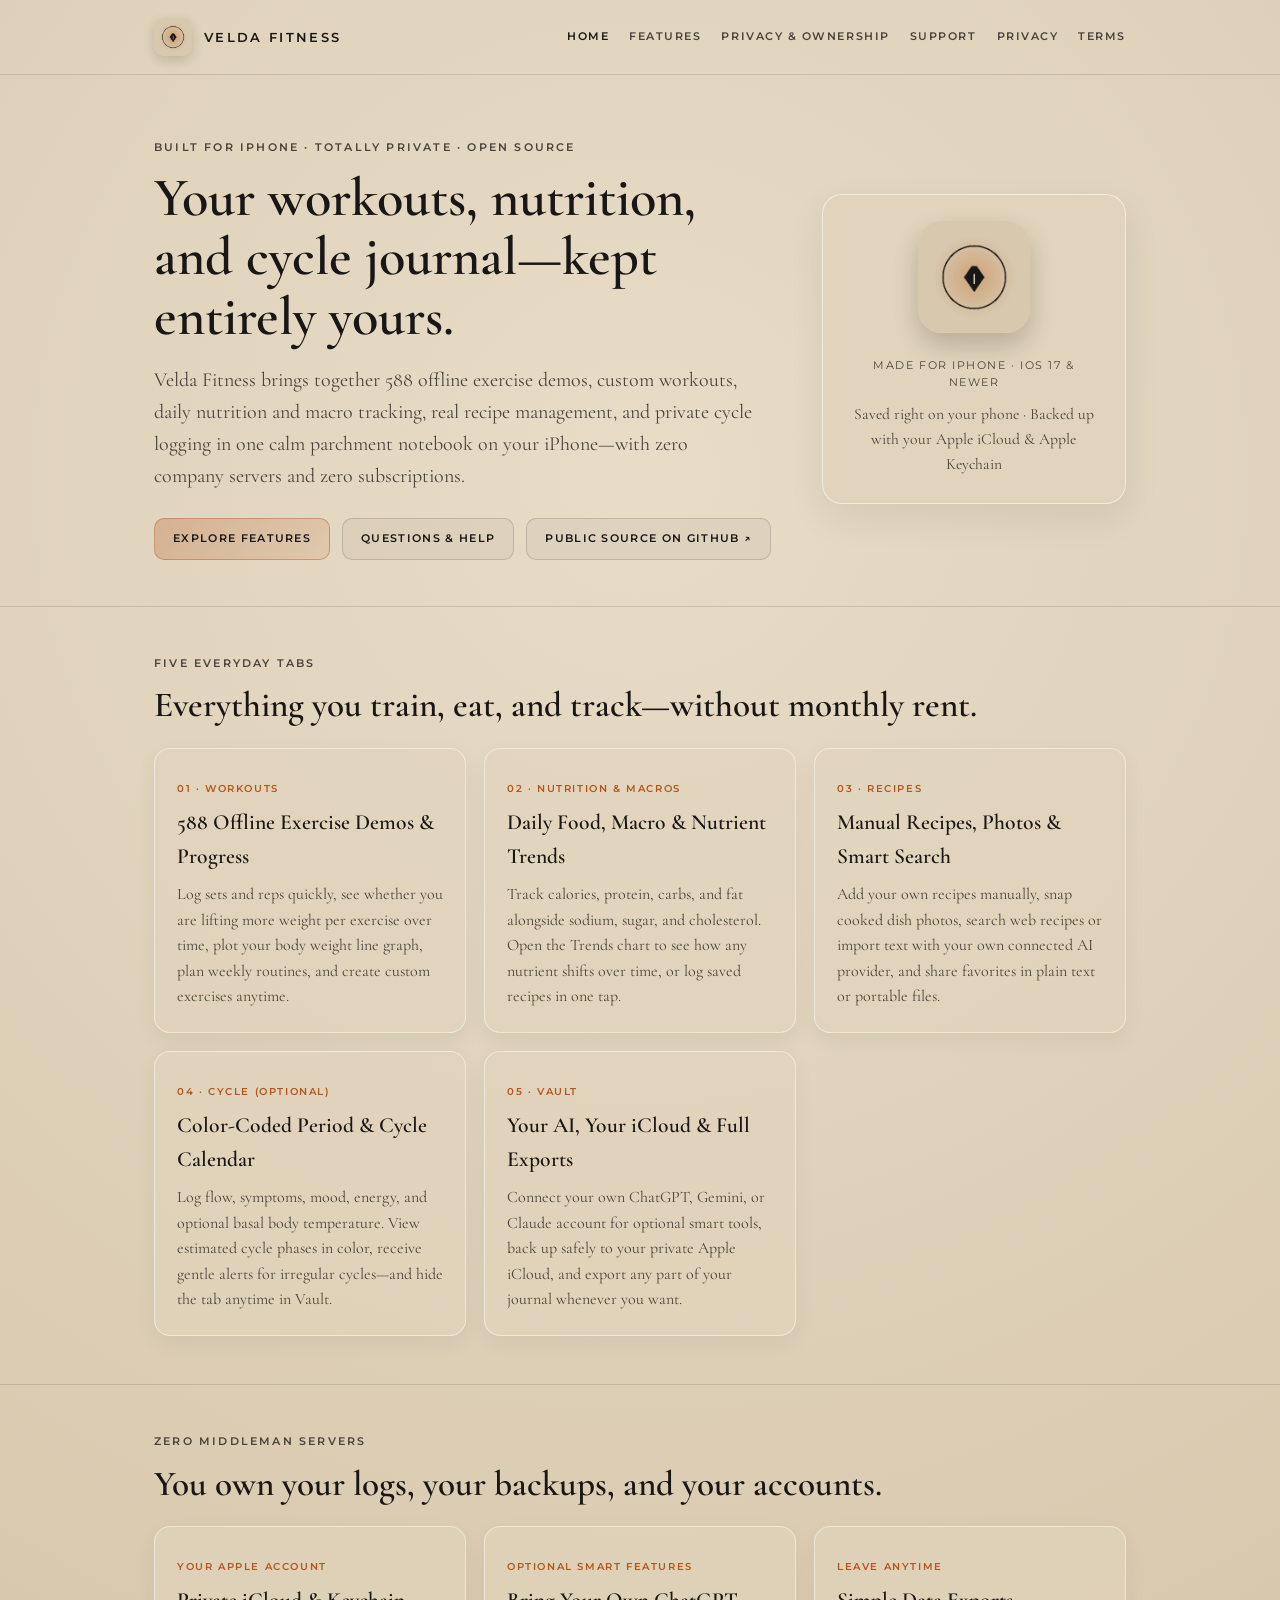
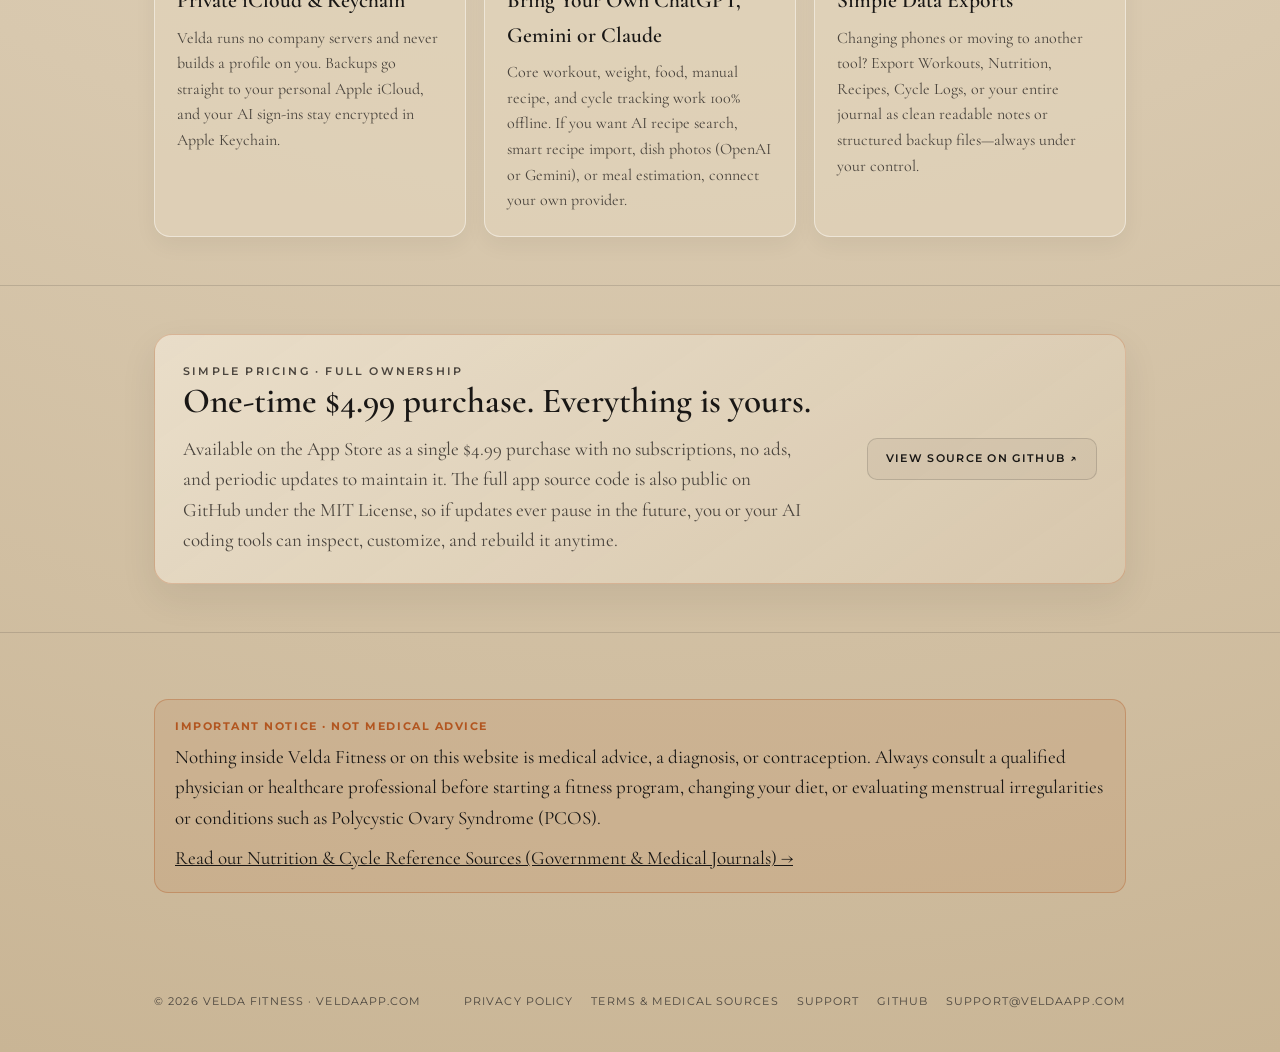
==== website/index.html @ bbc048be "Initial public release of Velda Fitness (v1.0 build 3)" ====
<!DOCTYPE html>
<html lang="en">
<head>
  <meta charset="UTF-8" />
  <meta name="viewport" content="width=device-width, initial-scale=1.0" />
  <title>Velda Fitness — Your Private Fitness, Nutrition &amp; Cycle Journal</title>
  <meta name="description" content="Velda Fitness keeps your workouts, nutrition, saved recipes, and cycle tracking safely on your iPhone and your own Apple iCloud—no subscriptions and your choice of AI assistant." />
  <link rel="icon" type="image/png" href="assets/velda-icon.png" />
  <link rel="preconnect" href="https://fonts.googleapis.com" />
  <link rel="preconnect" href="https://fonts.gstatic.com" crossorigin />
  <link href="https://fonts.googleapis.com/css2?family=Cormorant+Garamond:ital,wght@0,500;0,600;0,700;1,500&family=Montserrat:wght@500;600&display=swap" rel="stylesheet" />
  <link rel="stylesheet" href="styles.css" />
</head>
<body>
  <header class="site-header">
    <div class="container nav-inner">
      <a class="brand" href="index.html">
        <img src="assets/velda-icon.png" alt="Velda Fitness icon" />
        <span class="brand-name">Velda Fitness</span>
      </a>
      <nav class="nav-links" aria-label="Main navigation">
        <a class="active" href="index.html">Home</a>
        <a href="#pillars">Features</a>
        <a href="#ownership">Privacy &amp; Ownership</a>
        <a href="support.html">Support</a>
        <a href="privacy.html">Privacy</a>
        <a href="terms.html">Terms</a>
      </nav>
    </div>
  </header>

  <main>
    <section class="hero">
      <div class="container hero-grid">
        <div>
          <p class="eyebrow">Built for iPhone · Totally Private · Open Source</p>
          <h1>Your workouts, nutrition, and cycle journal—kept entirely yours.</h1>
          <p class="lead">
            Velda Fitness brings together 588 offline exercise demos, custom workouts, daily nutrition and macro tracking,
            real recipe management, and private cycle logging in one calm parchment notebook on your iPhone—with zero
            company servers and zero subscriptions.
          </p>
          <div class="hero-actions">
            <a class="btn btn-primary" href="#pillars">Explore Features</a>
            <a class="btn btn-ghost" href="support.html">Questions &amp; Help</a>
            <a class="btn btn-ghost" href="https://github.com/Kest0216/velda-fitness" target="_blank" rel="noopener noreferrer">Public Source on GitHub ↗</a>
          </div>
        </div>
        <aside class="hero-seal">
          <img src="assets/velda-icon.png" alt="Velda Fitness app icon" />
          <p class="seal-caption">Made for iPhone · iOS 17 &amp; Newer</p>
          <p style="margin: 10px 0 0; color: var(--ink-secondary); font-size: 0.98rem;">
            Saved right on your phone · Backed up with your Apple iCloud &amp; Apple Keychain
          </p>
        </aside>
      </div>
    </section>

    <section id="pillars" class="section">
      <div class="container">
        <p class="eyebrow">Five Everyday Tabs</p>
        <h2>Everything you train, eat, and track—without monthly rent.</h2>
        <div class="cards-grid">
          <article class="card">
            <span class="card-tag">01 · Workouts</span>
            <h3>588 Offline Exercise Demos &amp; Progress</h3>
            <p>
              Log sets and reps quickly, see whether you are lifting more weight per exercise over time, plot your body
              weight line graph, plan weekly routines, and create custom exercises anytime.
            </p>
          </article>
          <article class="card">
            <span class="card-tag">02 · Nutrition &amp; Macros</span>
            <h3>Daily Food, Macro &amp; Nutrient Trends</h3>
            <p>
              Track calories, protein, carbs, and fat alongside sodium, sugar, and cholesterol. Open the Trends chart
              to see how any nutrient shifts over time, or log saved recipes in one tap.
            </p>
          </article>
          <article class="card">
            <span class="card-tag">03 · Recipes</span>
            <h3>Manual Recipes, Photos &amp; Smart Search</h3>
            <p>
              Add your own recipes manually, snap cooked dish photos, search web recipes or import text with your own
              connected AI provider, and share favorites in plain text or portable files.
            </p>
          </article>
          <article class="card">
            <span class="card-tag">04 · Cycle (Optional)</span>
            <h3>Color-Coded Period &amp; Cycle Calendar</h3>
            <p>
              Log flow, symptoms, mood, energy, and optional basal body temperature. View estimated cycle phases in
              color, receive gentle alerts for irregular cycles—and hide the tab anytime in Vault.
            </p>
          </article>
          <article class="card">
            <span class="card-tag">05 · Vault</span>
            <h3>Your AI, Your iCloud &amp; Full Exports</h3>
            <p>
              Connect your own ChatGPT, Gemini, or Claude account for optional smart tools, back up safely to your
              private Apple iCloud, and export any part of your journal whenever you want.
            </p>
          </article>
        </div>
      </div>
    </section>

    <section id="ownership" class="section">
      <div class="container">
        <p class="eyebrow">Zero Middleman Servers</p>
        <h2>You own your logs, your backups, and your accounts.</h2>
        <div class="cards-grid">
          <article class="card">
            <span class="card-tag">Your Apple Account</span>
            <h3>Private iCloud &amp; Keychain</h3>
            <p>
              Velda runs no company servers and never builds a profile on you. Backups go straight to your personal
              Apple iCloud, and your AI sign-ins stay encrypted in Apple Keychain.
            </p>
          </article>
          <article class="card">
            <span class="card-tag">Optional Smart Features</span>
            <h3>Bring Your Own ChatGPT, Gemini or Claude</h3>
            <p>
              Core workout, weight, food, manual recipe, and cycle tracking work 100% offline. If you want AI recipe
              search, smart recipe import, dish photos (OpenAI or Gemini), or meal estimation, connect your own provider.
            </p>
          </article>
          <article class="card">
            <span class="card-tag">Leave Anytime</span>
            <h3>Simple Data Exports</h3>
            <p>
              Changing phones or moving to another tool? Export Workouts, Nutrition, Recipes, Cycle Logs, or your entire
              journal as clean readable notes or structured backup files—always under your control.
            </p>
          </article>
        </div>
      </div>
    </section>

    <section id="one-time-purchase" class="section">
      <div class="container">
        <div class="support-banner">
          <div>
            <p class="eyebrow">Simple Pricing · Full Ownership</p>
            <h2>One-time $4.99 purchase. Everything is yours.</h2>
            <p>
              Available on the App Store as a single $4.99 purchase with no subscriptions, no ads, and periodic updates
              to maintain it. The full app source code is also public on GitHub under the MIT License, so if updates
              ever pause in the future, you or your AI coding tools can inspect, customize, and rebuild it anytime.
            </p>
          </div>
          <a class="btn btn-ghost" href="https://github.com/Kest0216/velda-fitness" target="_blank" rel="noopener noreferrer">
            View Source on GitHub ↗
          </a>
        </div>
      </div>
    </section>

    <section class="section" style="border-bottom: none;">
      <div class="container">
        <div class="disclaimer-box">
          <strong>Important Notice · Not Medical Advice</strong>
          Nothing inside Velda Fitness or on this website is medical advice, a diagnosis, or contraception. Always
          consult a qualified physician or healthcare professional before starting a fitness program, changing your diet,
          or evaluating menstrual irregularities or conditions such as Polycystic Ovary Syndrome (PCOS).
          <div style="margin-top: 10px;">
            <a href="terms.html#health-sources">Read our Nutrition &amp; Cycle Reference Sources (Government &amp; Medical Journals) →</a>
          </div>
        </div>
      </div>
    </section>
  </main>

  <footer class="site-footer">
    <div class="container footer-inner">
      <span>© 2026 Velda Fitness · veldaapp.com</span>
      <div class="footer-links">
        <a href="privacy.html">Privacy Policy</a>
        <a href="terms.html">Terms &amp; Medical Sources</a>
        <a href="support.html">Support</a>
        <a href="https://github.com/Kest0216/velda-fitness" target="_blank" rel="noopener noreferrer">GitHub</a>
        <a href="mailto:support@veldaapp.com">support@veldaapp.com</a>
      </div>
    </div>
  </footer>
</body>
</html>
---- website/styles.css ----
:root {
  --parchment-base: #d8c8ae;
  --parchment-light: #e2d4bc;
  --parchment-card: #ebe0cc;
  --ink-primary: #191715;
  --ink-secondary: #4a443d;
  --warm-amber: #bf7030;
  --warm-terracotta: #b25620;
  --verified-sage: #367847;
  --rule-hairline: rgba(25, 23, 21, 0.14);
  --shadow-warm: 0 14px 36px rgba(25, 23, 21, 0.08);
  --font-serif: 'Cormorant Garamond', Baskerville, Georgia, serif;
  --font-sans: 'Montserrat', -apple-system, BlinkMacSystemFont, 'Segoe UI', sans-serif;
}

* {
  box-sizing: border-box;
}

html {
  scroll-behavior: smooth;
}

body {
  margin: 0;
  color: var(--ink-primary);
  background:
    radial-gradient(circle at 50% 18%, rgba(235, 224, 204, 0.85) 0%, rgba(216, 200, 174, 0.96) 58%, #c9b595 100%);
  background-color: var(--parchment-base);
  font-family: var(--font-serif);
  font-size: 19px;
  line-height: 1.6;
  min-height: 100vh;
}

a {
  color: inherit;
}

.container {
  max-width: 1020px;
  margin: 0 auto;
  padding: 0 24px;
}

/* Header */
.site-header {
  border-bottom: 1px solid var(--rule-hairline);
  padding: 18px 0;
}

.nav-inner {
  display: flex;
  align-items: center;
  justify-content: space-between;
  gap: 16px;
  flex-wrap: wrap;
}

.brand {
  display: inline-flex;
  align-items: center;
  gap: 12px;
  text-decoration: none;
}

.brand img {
  width: 38px;
  height: 38px;
  border-radius: 10px;
  box-shadow: 0 4px 12px rgba(25, 23, 21, 0.16);
}

.brand-name {
  font-family: var(--font-sans);
  font-size: 13px;
  font-weight: 600;
  letter-spacing: 0.18em;
  text-transform: uppercase;
}

.nav-links {
  display: flex;
  align-items: center;
  gap: 20px;
  flex-wrap: wrap;
}

.nav-links a {
  font-family: var(--font-sans);
  font-size: 11px;
  font-weight: 600;
  letter-spacing: 0.14em;
  text-transform: uppercase;
  text-decoration: none;
  color: var(--ink-secondary);
  transition: color 0.16s ease;
}

.nav-links a:hover,
.nav-links a.active {
  color: var(--ink-primary);
}

/* Buttons */
.btn {
  display: inline-flex;
  align-items: center;
  justify-content: center;
  gap: 8px;
  padding: 11px 18px;
  border-radius: 10px;
  font-family: var(--font-sans);
  font-size: 11px;
  font-weight: 600;
  letter-spacing: 0.12em;
  text-transform: uppercase;
  text-decoration: none;
  border: 1px solid rgba(25, 23, 21, 0.15);
  transition: transform 0.14s ease, box-shadow 0.14s ease, background 0.14s ease;
}

.btn:hover {
  transform: translateY(-1px);
}

.btn-primary {
  background: linear-gradient(135deg, rgba(178, 86, 32, 0.28), rgba(191, 112, 48, 0.14));
  color: var(--ink-primary);
  border-color: rgba(178, 86, 32, 0.4);
}

.btn-ghost {
  background: rgba(25, 23, 21, 0.04);
  color: var(--ink-primary);
}

/* Hero */
.hero {
  padding: 64px 0 46px;
  border-bottom: 1px solid var(--rule-hairline);
}

.hero-grid {
  display: grid;
  grid-template-columns: 1.35fr 0.65fr;
  gap: 36px;
  align-items: center;
}

.eyebrow {
  font-family: var(--font-sans);
  font-size: 11px;
  font-weight: 600;
  letter-spacing: 0.2em;
  text-transform: uppercase;
  color: var(--ink-secondary);
  margin: 0 0 12px;
}

h1 {
  font-family: var(--font-serif);
  font-size: clamp(2.3rem, 4.4vw, 3.4rem);
  font-weight: 600;
  line-height: 1.1;
  margin: 0 0 16px;
}

h2 {
  font-family: var(--font-serif);
  font-size: clamp(1.65rem, 2.8vw, 2.2rem);
  font-weight: 600;
  line-height: 1.18;
  margin: 0 0 12px;
}

h3 {
  font-family: var(--font-serif);
  font-size: 1.35rem;
  font-weight: 600;
  margin: 0 0 8px;
}

.lead {
  font-size: 1.25rem;
  color: var(--ink-secondary);
  margin: 0 0 26px;
  max-width: 600px;
}

.hero-actions {
  display: flex;
  flex-wrap: wrap;
  gap: 12px;
}

.hero-seal {
  background: var(--parchment-light);
  border: 1px solid rgba(255, 255, 255, 0.55);
  border-radius: 20px;
  padding: 26px;
  box-shadow: var(--shadow-warm);
  text-align: center;
}

.hero-seal img {
  width: 112px;
  height: 112px;
  border-radius: 24px;
  box-shadow: 0 12px 26px rgba(25, 23, 21, 0.2);
  margin-bottom: 14px;
}

.seal-caption {
  font-family: var(--font-sans);
  font-size: 11px;
  letter-spacing: 0.14em;
  text-transform: uppercase;
  color: var(--ink-secondary);
  margin: 0;
}

/* Sections & Cards */
.section {
  padding: 48px 0;
  border-bottom: 1px solid var(--rule-hairline);
}

.cards-grid {
  display: grid;
  grid-template-columns: repeat(auto-fit, minmax(250px, 1fr));
  gap: 18px;
  margin-top: 22px;
}

.card {
  background: rgba(226, 212, 188, 0.65);
  border: 1px solid rgba(255, 255, 255, 0.45);
  border-radius: 16px;
  padding: 22px;
  box-shadow: 0 8px 22px rgba(25, 23, 21, 0.05);
}

.card p {
  margin: 0;
  color: var(--ink-secondary);
  font-size: 1rem;
}

.card-tag {
  display: inline-block;
  font-family: var(--font-sans);
  font-size: 10px;
  font-weight: 600;
  letter-spacing: 0.16em;
  text-transform: uppercase;
  color: var(--warm-terracotta);
  margin-bottom: 8px;
}

/* Open Source & Ownership Banner */
.support-banner {
  background: linear-gradient(145deg, rgba(235, 224, 204, 0.9), rgba(216, 200, 174, 0.85));
  border: 1px solid rgba(178, 86, 32, 0.28);
  border-radius: 18px;
  padding: 28px;
  display: flex;
  flex-wrap: wrap;
  align-items: center;
  justify-content: space-between;
  gap: 20px;
  box-shadow: var(--shadow-warm);
}

.support-banner p {
  margin: 0;
  color: var(--ink-secondary);
  max-width: 620px;
}

/* Legal & Support Prose */
.prose {
  max-width: 760px;
  padding: 48px 0 64px;
}

.prose h1 {
  margin-bottom: 8px;
}

.prose h2 {
  margin-top: 32px;
  font-size: 1.5rem;
}

.prose p,
.prose li {
  color: var(--ink-secondary);
}

.prose ul {
  padding-left: 20px;
}

.meta-line {
  font-family: var(--font-sans);
  font-size: 11px;
  letter-spacing: 0.14em;
  text-transform: uppercase;
  color: var(--ink-secondary);
  margin-bottom: 24px;
}

.disclaimer-box {
  background: rgba(178, 86, 32, 0.1);
  border: 1px solid rgba(178, 86, 32, 0.35);
  border-radius: 14px;
  padding: 18px 20px;
  margin: 18px 0 24px;
  color: var(--ink-primary);
}

.disclaimer-box strong {
  font-family: var(--font-sans);
  font-size: 11px;
  letter-spacing: 0.14em;
  text-transform: uppercase;
  color: var(--warm-terracotta);
  display: block;
  margin-bottom: 6px;
}

.sources-list {
  list-style: none;
  padding-left: 0 !important;
  display: grid;
  gap: 14px;
}

.sources-list li {
  background: rgba(226, 212, 188, 0.65);
  border: 1px solid rgba(255, 255, 255, 0.45);
  border-radius: 14px;
  padding: 16px 18px;
}

.sources-list a {
  font-weight: 600;
  color: var(--ink-primary);
}

/* Footer */
.site-footer {
  padding: 28px 0 42px;
}

.footer-inner {
  display: flex;
  flex-wrap: wrap;
  justify-content: space-between;
  align-items: center;
  gap: 14px;
  font-family: var(--font-sans);
  font-size: 11px;
  letter-spacing: 0.1em;
  text-transform: uppercase;
  color: var(--ink-secondary);
}

.footer-links {
  display: flex;
  flex-wrap: wrap;
  gap: 18px;
}

.footer-links a {
  text-decoration: none;
}

.footer-links a:hover {
  color: var(--ink-primary);
  text-decoration: underline;
}

@media (max-width: 760px) {
  .hero-grid {
    grid-template-columns: 1fr;
  }
  .hero {
    padding: 40px 0 32px;
  }
}
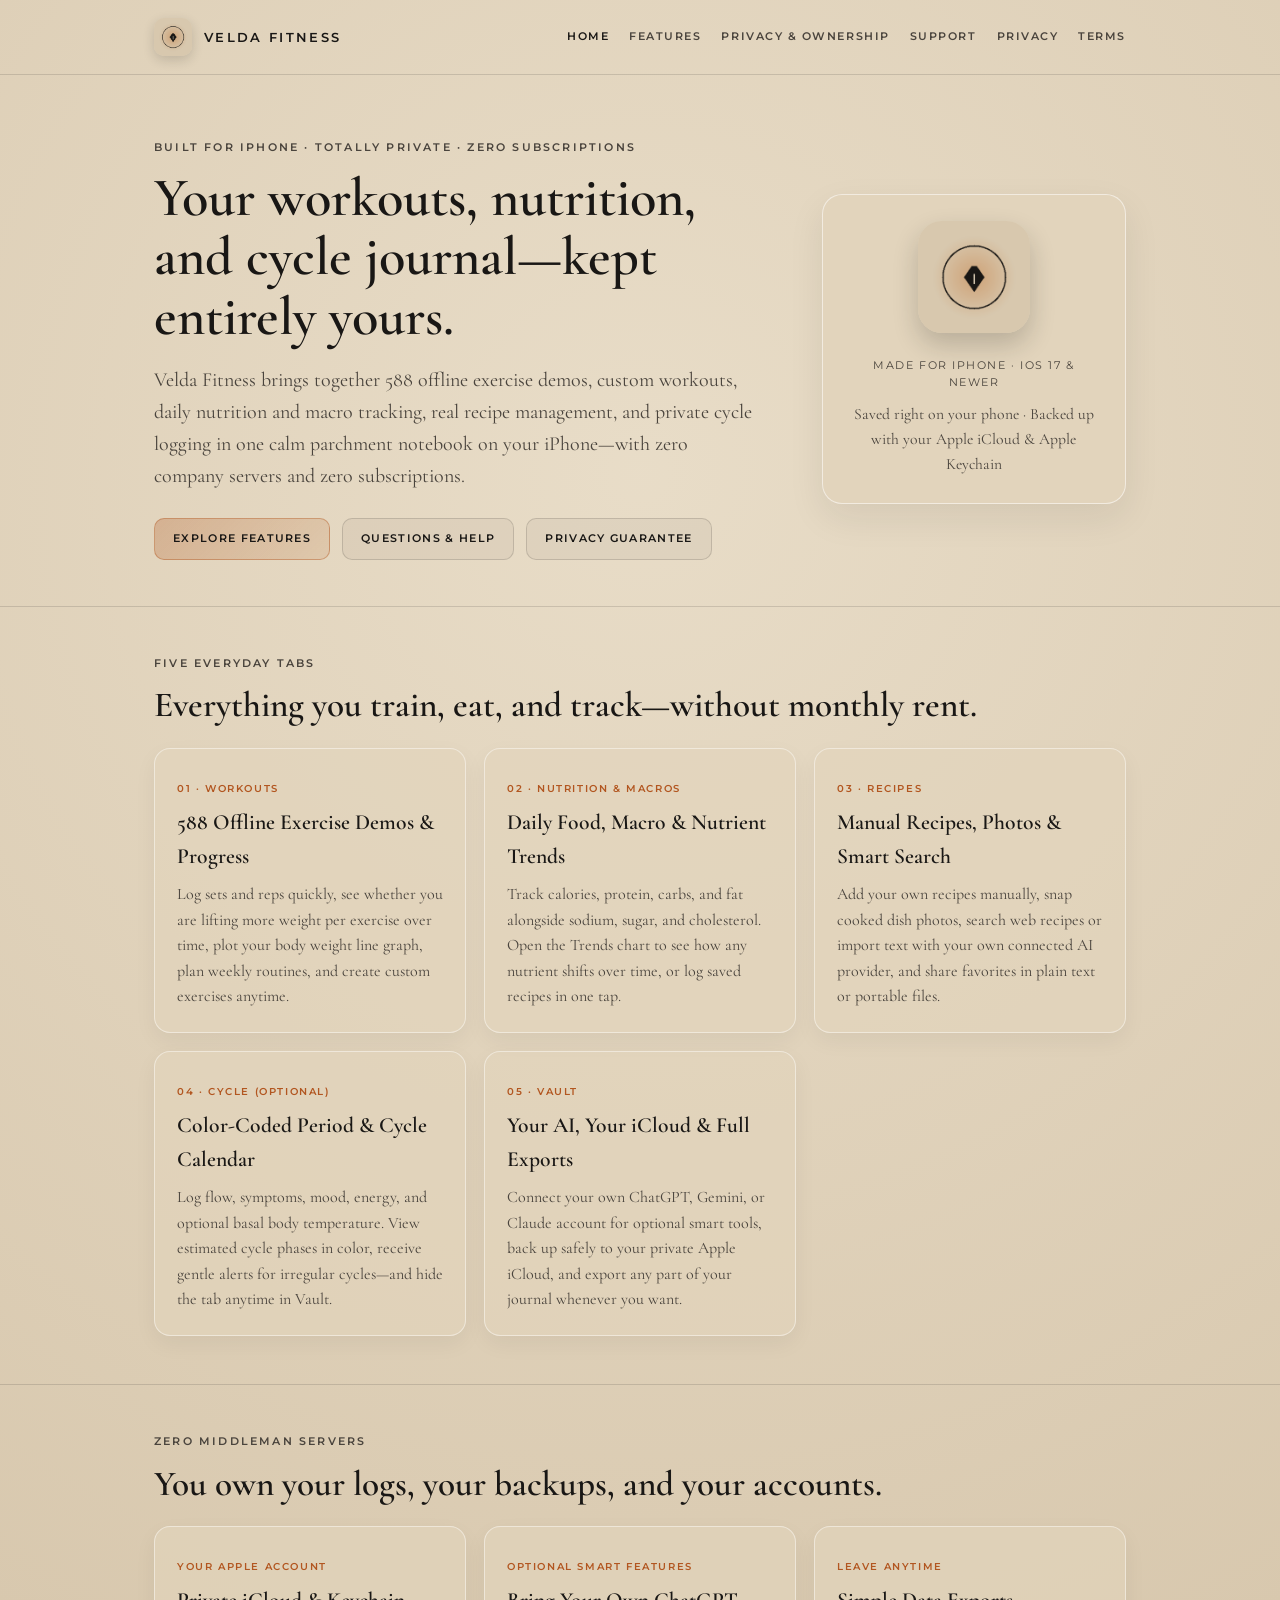
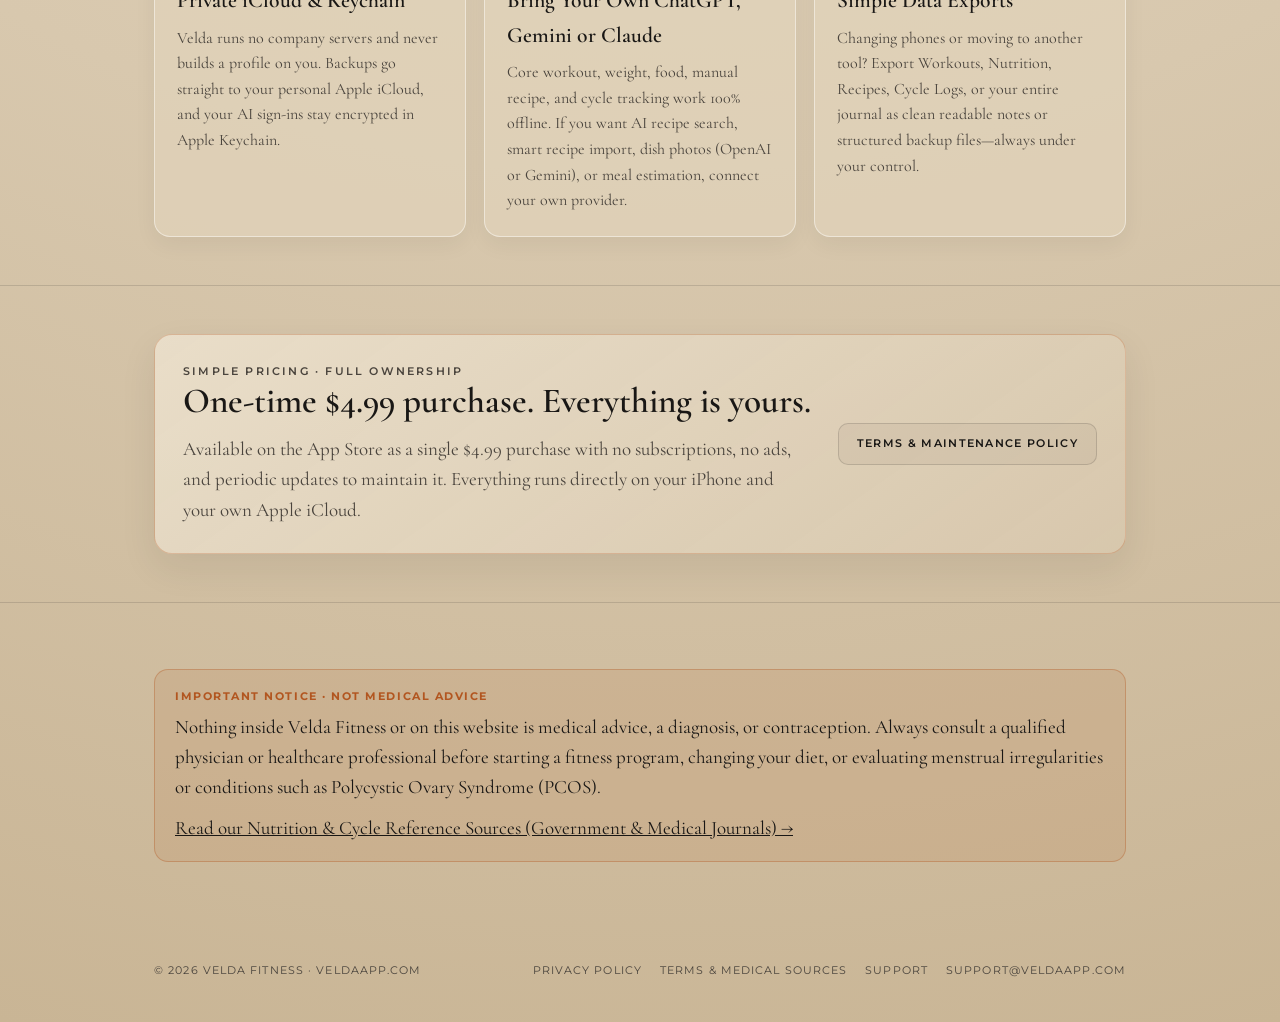
==== commit 4b4b5dab: "Remove public GitHub links from website; keep link in-app only" ====
--- a/website/index.html
+++ b/website/index.html
@@ -33,7 +33,7 @@
     <section class="hero">
       <div class="container hero-grid">
         <div>
-          <p class="eyebrow">Built for iPhone · Totally Private · Open Source</p>
+          <p class="eyebrow">Built for iPhone · Totally Private · Zero Subscriptions</p>
           <h1>Your workouts, nutrition, and cycle journal—kept entirely yours.</h1>
           <p class="lead">
             Velda Fitness brings together 588 offline exercise demos, custom workouts, daily nutrition and macro tracking,
@@ -43,7 +43,7 @@
           <div class="hero-actions">
             <a class="btn btn-primary" href="#pillars">Explore Features</a>
             <a class="btn btn-ghost" href="support.html">Questions &amp; Help</a>
-            <a class="btn btn-ghost" href="https://github.com/Kest0216/velda-fitness" target="_blank" rel="noopener noreferrer">Public Source on GitHub ↗</a>
+            <a class="btn btn-ghost" href="privacy.html">Privacy Guarantee</a>
           </div>
         </div>
         <aside class="hero-seal">
@@ -146,12 +146,11 @@
             <h2>One-time $4.99 purchase. Everything is yours.</h2>
             <p>
               Available on the App Store as a single $4.99 purchase with no subscriptions, no ads, and periodic updates
-              to maintain it. The full app source code is also public on GitHub under the MIT License, so if updates
-              ever pause in the future, you or your AI coding tools can inspect, customize, and rebuild it anytime.
+              to maintain it. Everything runs directly on your iPhone and your own Apple iCloud.
             </p>
           </div>
-          <a class="btn btn-ghost" href="https://github.com/Kest0216/velda-fitness" target="_blank" rel="noopener noreferrer">
-            View Source on GitHub ↗
+          <a class="btn btn-ghost" href="terms.html">
+            Terms &amp; Maintenance Policy
           </a>
         </div>
       </div>
@@ -179,7 +178,6 @@
         <a href="privacy.html">Privacy Policy</a>
         <a href="terms.html">Terms &amp; Medical Sources</a>
         <a href="support.html">Support</a>
-        <a href="https://github.com/Kest0216/velda-fitness" target="_blank" rel="noopener noreferrer">GitHub</a>
         <a href="mailto:support@veldaapp.com">support@veldaapp.com</a>
       </div>
     </div>
--- a/website/styles.css
+++ b/website/styles.css
@@ -258,7 +258,7 @@
   margin-bottom: 8px;
 }
 
-/* Open Source & Ownership Banner */
+/* Pricing & Ownership Banner */
 .support-banner {
   background: linear-gradient(145deg, rgba(235, 224, 204, 0.9), rgba(216, 200, 174, 0.85));
   border: 1px solid rgba(178, 86, 32, 0.28);
